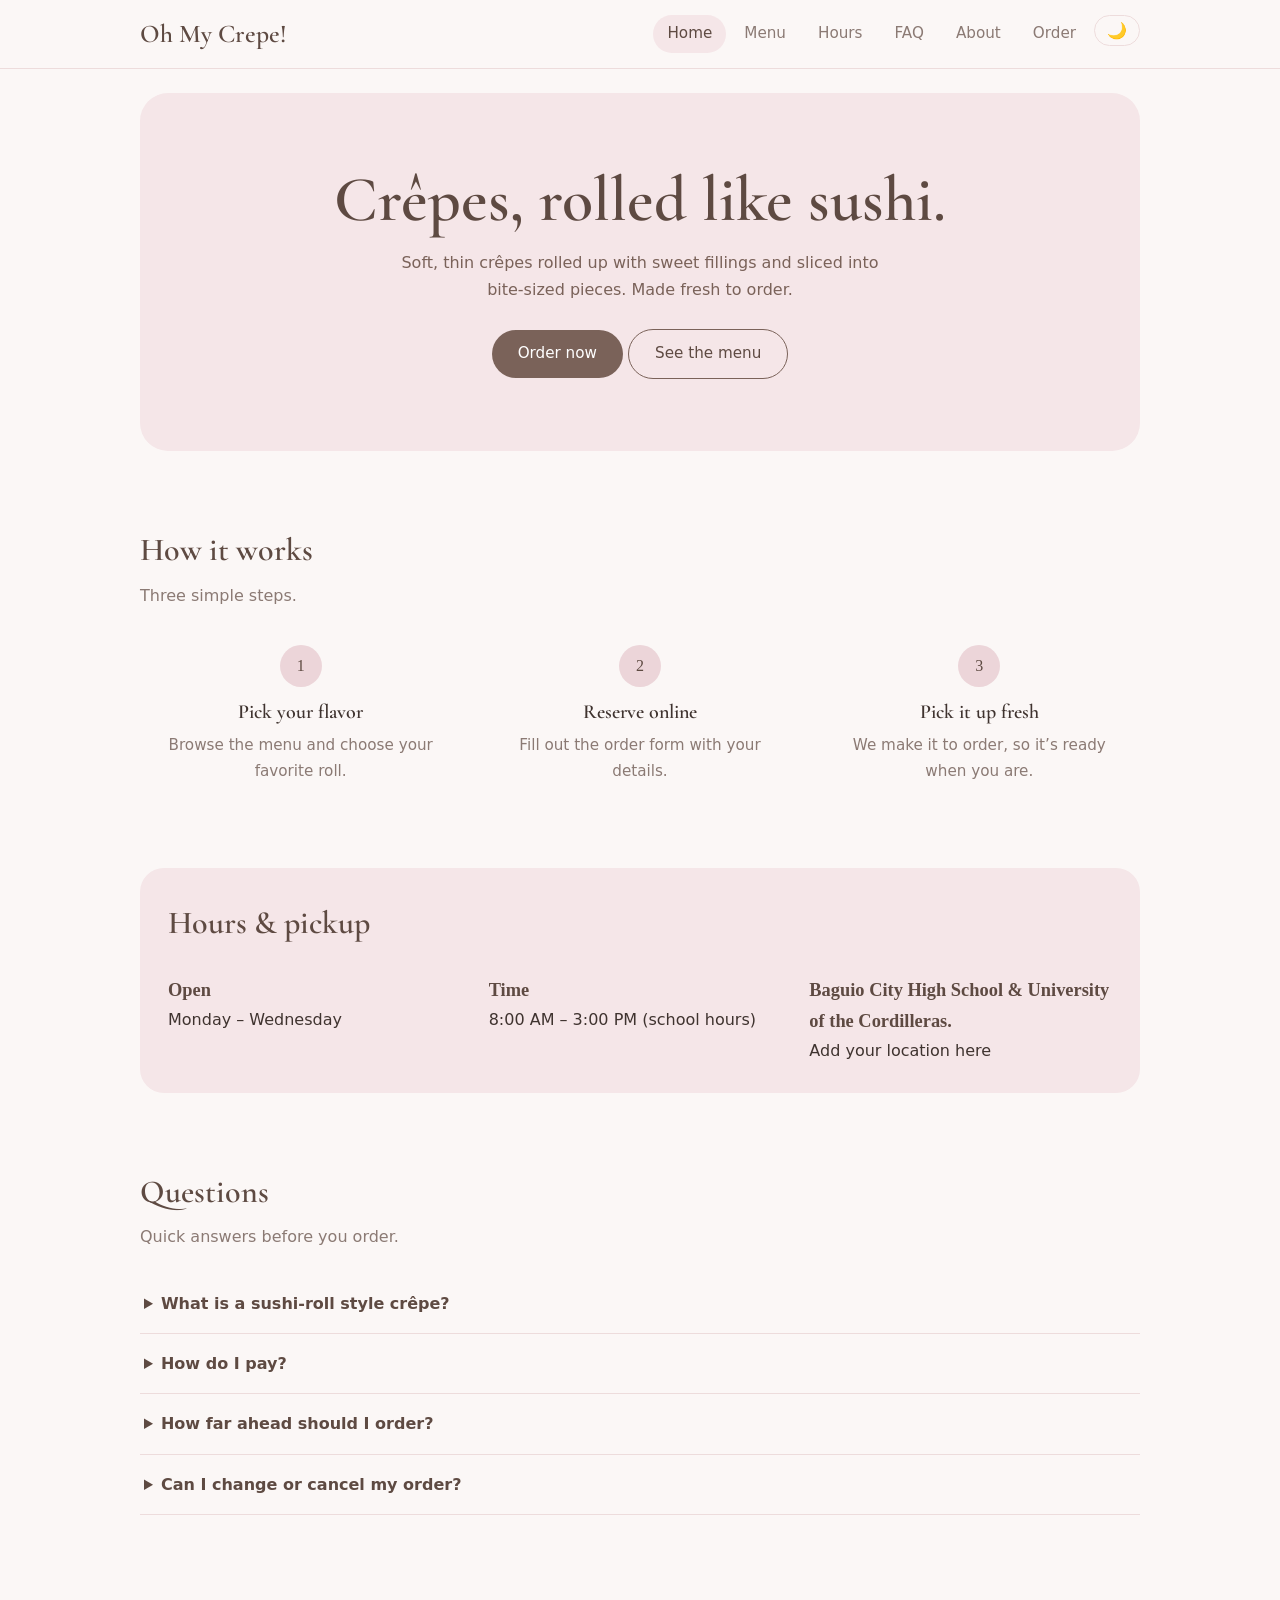
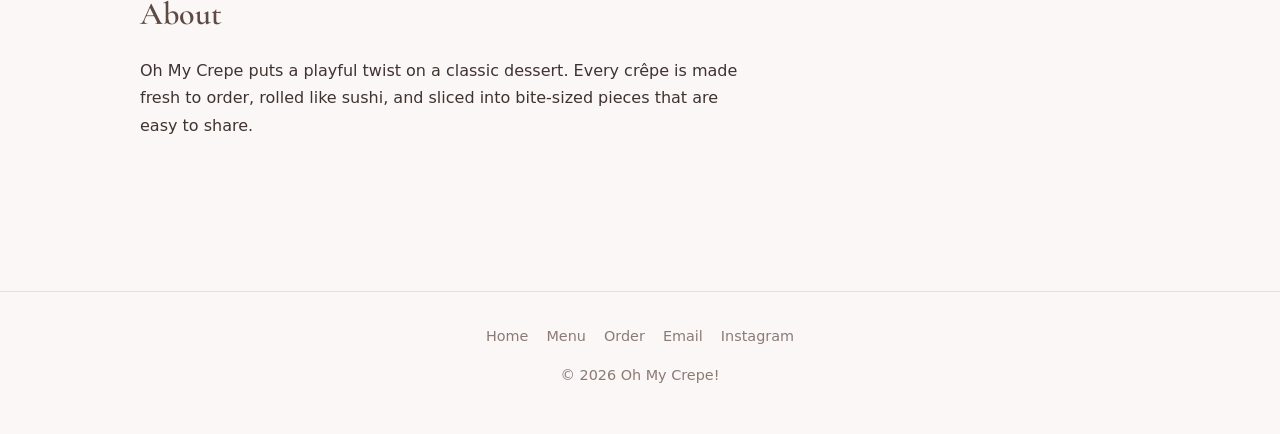
==== index.html @ a6ed931e "Add files via upload" ====
<!DOCTYPE html><html lang="en"><head><meta charset="utf-8"><meta name="viewport" content="width=device-width, initial-scale=1"><meta name="description" content="Sushi-roll style crêpes, made fresh to order."><title>Oh My Crepe! | Sushi-Roll Style Crêpes</title><link rel="preconnect" href="https://fonts.googleapis.com"><link rel="preconnect" href="https://fonts.gstatic.com" crossorigin><link href="https://fonts.googleapis.com/css2?family=Cormorant+Garamond:wght@500;600&display=swap" rel="stylesheet"><link rel="stylesheet" href="css/style.css"></head><body data-page="home">
<a class="skip" href="#main">Skip to content</a>
<header><div class="bar"><a class="brand" href="index.html">Oh My Crepe!</a>
<button class="menu-btn" id="menuBtn" aria-label="Menu">☰</button>
<nav id="nav"><ul>
<li><a href="index.html" class="active">Home</a></li><li><a href="menu.html" >Menu</a></li>
<li><a href="index.html#info">Hours</a></li><li><a href="index.html#faq">FAQ</a></li><li><a href="index.html#about">About</a></li>
<li><a href="order.html">Order</a></li>
<li><button class="theme-btn" id="themeBtn" aria-label="Toggle dark mode">🌙</button></li>
</ul>
</nav></div></header>
<main id="main">
<div class="hero"><h1>Crêpes, rolled like sushi.</h1><p>Soft, thin crêpes rolled up with sweet fillings and sliced into bite-sized pieces. Made fresh to order.</p>
<a class="btn" href="order.html" data-order>Order now</a> <a class="btn alt" href="menu.html">See the menu</a></div>
<section><h2>How it works</h2><p class="sub">Three simple steps.</p><div class="grid">
<div class="step"><span>1</span><h3>Pick your flavor</h3><p>Browse the menu and choose your favorite roll.</p></div>
<div class="step"><span>2</span><h3>Reserve online</h3><p>Fill out the order form with your details.</p></div>
<div class="step"><span>3</span><h3>Pick it up fresh</h3><p>We make it to order, so it’s ready when you are.</p></div></div></section>
<section id="info"><div class="info"><h2>Hours &amp; pickup</h2><p class="sub"></p><div class="grid">
<div><b>Open</b>Monday – Wednesday</div><div><b>Time</b>8:00 AM – 3:00 PM (school hours)</div><div><b>Baguio City High School & University of the Cordilleras.</b>Add your location here</div></div></div></section>
<section id="faq"><h2>Questions</h2><p class="sub">Quick answers before you order.</p>
<details><summary>What is a sushi-roll style crêpe?</summary><p>A thin crêpe rolled tightly with filling, then sliced into neat bite-sized pieces, like a sushi roll. No fish involved.</p></details>
<details><summary>How do I pay?</summary><p>GCash, Maya, cash on pickup, etc.</p></details>
<details><summary>How far ahead should I order?</summary><p>Order the day before.</p></details>
<details><summary>Can I change or cancel my order?</summary><p>Unfortunately, we do not consider cancellations.</p></details></section>
<section id="about"><h2>About</h2><p class="about">Oh My Crepe puts a playful twist on a classic dessert. Every crêpe is made fresh to order, rolled like sushi, and sliced into bite-sized pieces that are easy to share.</p></section>
</main>
<footer><ul><li><a href="index.html">Home</a></li><li><a href="menu.html">Menu</a></li><li><a href="order.html">Order</a></li><li><a href="mailto:you@example.com">Email</a></li><li><a href="https://instagram.com/yourhandle">Instagram</a></li></ul><p>© 2026 Oh My Crepe!</p></footer>
<div class="modal" id="closedModal"><div><h2>We’re taking a break</h2><p>Orders are closed right now. We’ll be back on <b id="reopen"></b>.</p><button class="btn" id="closeModal">Okay</button></div></div>
<script src="js/script.js"></script></body></html>
---- css/style.css ----
:root{--bg:#fbf7f6;--blush:#f5e6e8;--blush2:#ecd5d9;--card:#fff;--text:#3f332f;--muted:#8b7a74;--brown:#7a6259;--brown2:#5e4a42;--line:#eddcdc}
*{box-sizing:border-box}html{scroll-behavior:smooth;scroll-padding-top:72px}
body{margin:0;font-family:system-ui,-apple-system,"Segoe UI",sans-serif;background:var(--bg);color:var(--text);line-height:1.7}
h1,h2,h3,.brand{font-family:"Cormorant Garamond",Georgia,serif;font-weight:600;margin:0}
a{color:var(--brown2)}img{max-width:100%}
.skip{position:absolute;left:-999px}.skip:focus{left:8px;top:8px;background:#fff;padding:8px;z-index:99}
header{position:sticky;top:0;z-index:20;background:rgba(251,247,246,.92);backdrop-filter:blur(8px);border-bottom:1px solid var(--line)}
.bar{max-width:1040px;margin:auto;padding:12px 20px;display:flex;align-items:center;justify-content:space-between}
.brand{font-size:1.6rem;text-decoration:none;color:var(--brown2)}
nav ul{display:flex;gap:4px;list-style:none;margin:0;padding:0}
nav a{display:block;padding:6px 14px;border-radius:999px;text-decoration:none;color:var(--muted);font-size:.95rem}
nav a:hover,nav a.active{background:var(--blush);color:var(--brown2)}
.menu-btn{display:none;background:none;border:1px solid var(--line);border-radius:10px;padding:6px 12px;font-size:1.1rem;color:var(--brown2);cursor:pointer}
main{max-width:1040px;margin:auto;padding:24px 20px 8px}
.hero{text-align:center;padding:72px 20px;background:var(--blush);border-radius:28px}
.hero h1{font-size:clamp(2.4rem,7vw,4rem);line-height:1.1;color:var(--brown2)}
.hero p{max-width:480px;margin:14px auto 26px;color:var(--brown)}
.btn{display:inline-block;background:var(--brown);color:#fff;border:0;padding:11px 26px;border-radius:999px;font-size:.95rem;text-decoration:none;cursor:pointer;transition:background .2s}
.btn:hover{background:var(--brown2)}.btn.alt{background:transparent;color:var(--brown2);border:1px solid var(--brown)}.btn.alt:hover{background:var(--blush2)}
section{margin:72px 0}h2{font-size:2rem;color:var(--brown2)}.sub{color:var(--muted);margin:4px 0 24px}
.grid{display:flex;flex-wrap:wrap;gap:18px}
.card{flex:0 1 calc(33.333% - 12px);background:var(--card);border:1px solid var(--line);border-radius:20px;padding:18px;display:flex;flex-direction:column;gap:6px}
.card h3{font-size:1.35rem}.card p{margin:0;color:var(--muted);font-size:.95rem}
.card .btn{margin-top:10px;text-align:center}.price{color:var(--brown);font-weight:600}
.pic{width:100%;aspect-ratio:4/3;object-fit:cover;border-radius:14px;background:var(--blush);display:block;margin-bottom:6px}
.step{flex:1 1 220px;text-align:center;padding:12px}.step span{display:inline-grid;place-items:center;width:42px;height:42px;border-radius:50%;background:var(--blush2);color:var(--brown2);font-family:Georgia,serif;margin-bottom:8px}
.step h3{font-size:1.25rem}.step p{margin:4px 0 0;color:var(--muted);font-size:.95rem}
.info{background:var(--blush);border-radius:24px;padding:28px}.info b{display:block;color:var(--brown2);font-family:Georgia,serif;font-size:1.15rem}.info .grid>div{flex:1 1 220px}
details{border-bottom:1px solid var(--line);padding:16px 4px}summary{cursor:pointer;font-weight:600;color:var(--brown2)}details p{margin:8px 0 0;color:var(--muted)}
.about{max-width:620px}
.form-box{background:var(--card);border:1px solid var(--line);border-radius:22px;padding:22px;min-height:320px}
.chosen{background:var(--blush);color:var(--brown2);display:inline-block;padding:6px 16px;border-radius:999px;margin-bottom:16px;font-size:.95rem}
footer{margin-top:72px;border-top:1px solid var(--line);padding:32px 20px;text-align:center;color:var(--muted);font-size:.9rem}
footer ul{list-style:none;display:flex;flex-wrap:wrap;gap:18px;justify-content:center;padding:0;margin:0 0 12px}footer a{color:var(--muted);text-decoration:none}footer a:hover{color:var(--brown2)}
.modal{position:fixed;inset:0;background:rgba(63,51,47,.5);display:none;align-items:center;justify-content:center;padding:16px;z-index:50}
.modal.show{display:flex}.modal>div{background:var(--bg);border-radius:24px;padding:32px;max-width:400px;text-align:center}.modal h2{font-size:1.7rem}
@media(max-width:960px){.card{flex-basis:calc(50% - 9px)}}
@media(max-width:720px){
.menu-btn{display:block}
nav{position:absolute;top:100%;left:0;right:0;background:var(--bg);border-bottom:1px solid var(--line);display:none}
nav.open{display:block}nav ul{flex-direction:column;padding:10px 20px}
.hero{padding:52px 16px}section{margin:52px 0}
}
/* Dark mode */
[data-theme=dark]{--bg:#241a19;--blush:#3a2a2c;--blush2:#4d393c;--card:#2f2222;--text:#f3e6e4;--muted:#bfa8a3;--brown:#c99aa2;--brown2:#f0cfd4;--line:#4a3739}
[data-theme=dark] header{background:rgba(36,26,25,.92)}
[data-theme=dark] .btn:not(.alt){color:#2a1c1c}
[data-theme=dark] .modal{background:rgba(0,0,0,.65)}
.theme-btn{background:none;border:1px solid var(--line);border-radius:999px;padding:5px 12px;font-size:1rem;cursor:pointer;color:var(--brown2)}
.theme-btn:hover{background:var(--blush)}
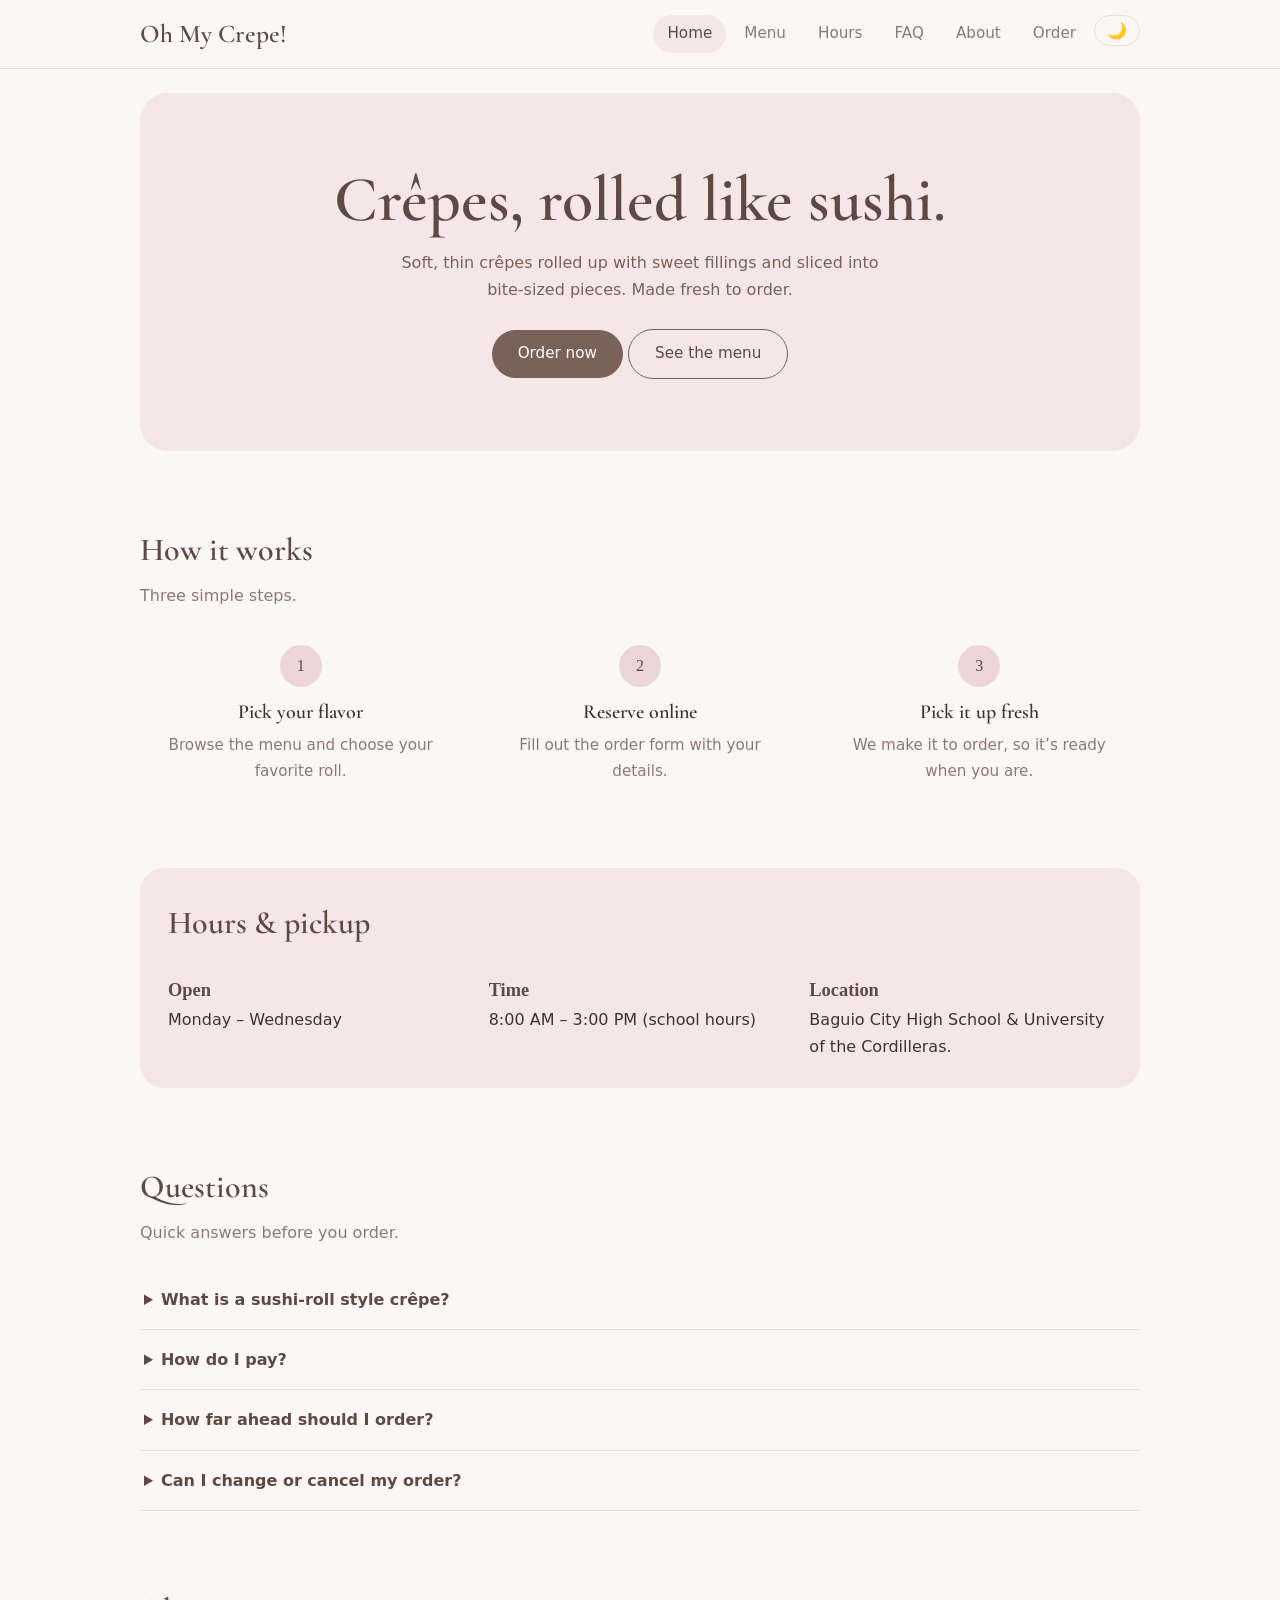
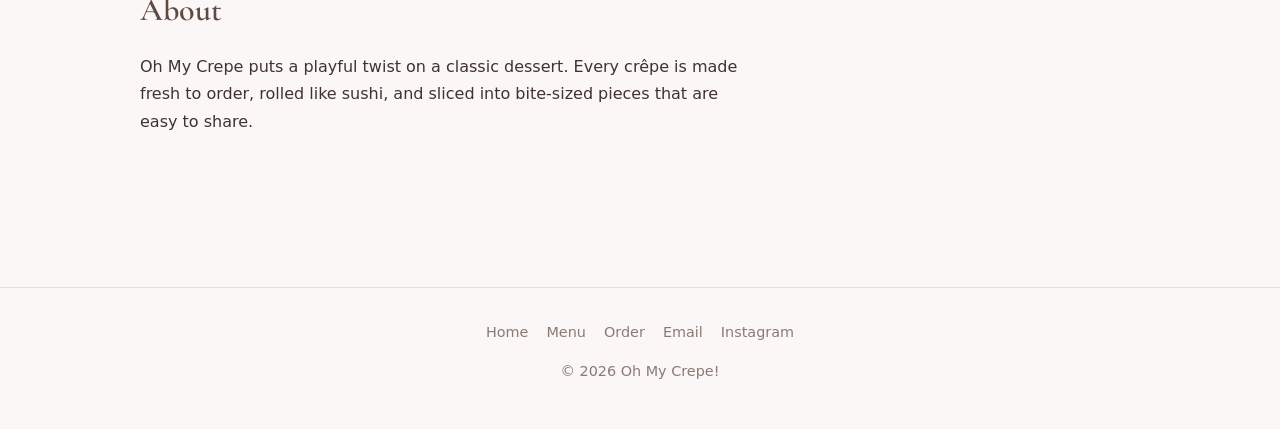
==== commit c02f6d85: "Update footer and location details in index.html" ====
--- a/index.html
+++ b/index.html
@@ -17,7 +17,7 @@
 <div class="step"><span>2</span><h3>Reserve online</h3><p>Fill out the order form with your details.</p></div>
 <div class="step"><span>3</span><h3>Pick it up fresh</h3><p>We make it to order, so it’s ready when you are.</p></div></div></section>
 <section id="info"><div class="info"><h2>Hours &amp; pickup</h2><p class="sub"></p><div class="grid">
-<div><b>Open</b>Monday – Wednesday</div><div><b>Time</b>8:00 AM – 3:00 PM (school hours)</div><div><b>Baguio City High School & University of the Cordilleras.</b>Add your location here</div></div></div></section>
+<div><b>Open</b>Monday – Wednesday</div><div><b>Time</b>8:00 AM – 3:00 PM (school hours)</div><div><b>Location</b>Baguio City High School & University of the Cordilleras.</div></div></div></section>
 <section id="faq"><h2>Questions</h2><p class="sub">Quick answers before you order.</p>
 <details><summary>What is a sushi-roll style crêpe?</summary><p>A thin crêpe rolled tightly with filling, then sliced into neat bite-sized pieces, like a sushi roll. No fish involved.</p></details>
 <details><summary>How do I pay?</summary><p>GCash, Maya, cash on pickup, etc.</p></details>
@@ -25,6 +25,6 @@
 <details><summary>Can I change or cancel my order?</summary><p>Unfortunately, we do not consider cancellations.</p></details></section>
 <section id="about"><h2>About</h2><p class="about">Oh My Crepe puts a playful twist on a classic dessert. Every crêpe is made fresh to order, rolled like sushi, and sliced into bite-sized pieces that are easy to share.</p></section>
 </main>
-<footer><ul><li><a href="index.html">Home</a></li><li><a href="menu.html">Menu</a></li><li><a href="order.html">Order</a></li><li><a href="mailto:you@example.com">Email</a></li><li><a href="https://instagram.com/yourhandle">Instagram</a></li></ul><p>© 2026 Oh My Crepe!</p></footer>
+<footer><ul><li><a href="index.html">Home</a></li><li><a href="menu.html">Menu</a></li><li><a href="order.html">Order</a></li><li><a href=meetkyle0904@gmail.com">Email</a></li><li><a href="https://instagram.com/ohmycrepe.co">Instagram</a></li></ul><p>© 2026 Oh My Crepe!</p></footer>
 <div class="modal" id="closedModal"><div><h2>We’re taking a break</h2><p>Orders are closed right now. We’ll be back on <b id="reopen"></b>.</p><button class="btn" id="closeModal">Okay</button></div></div>
 <script src="js/script.js"></script></body></html>
